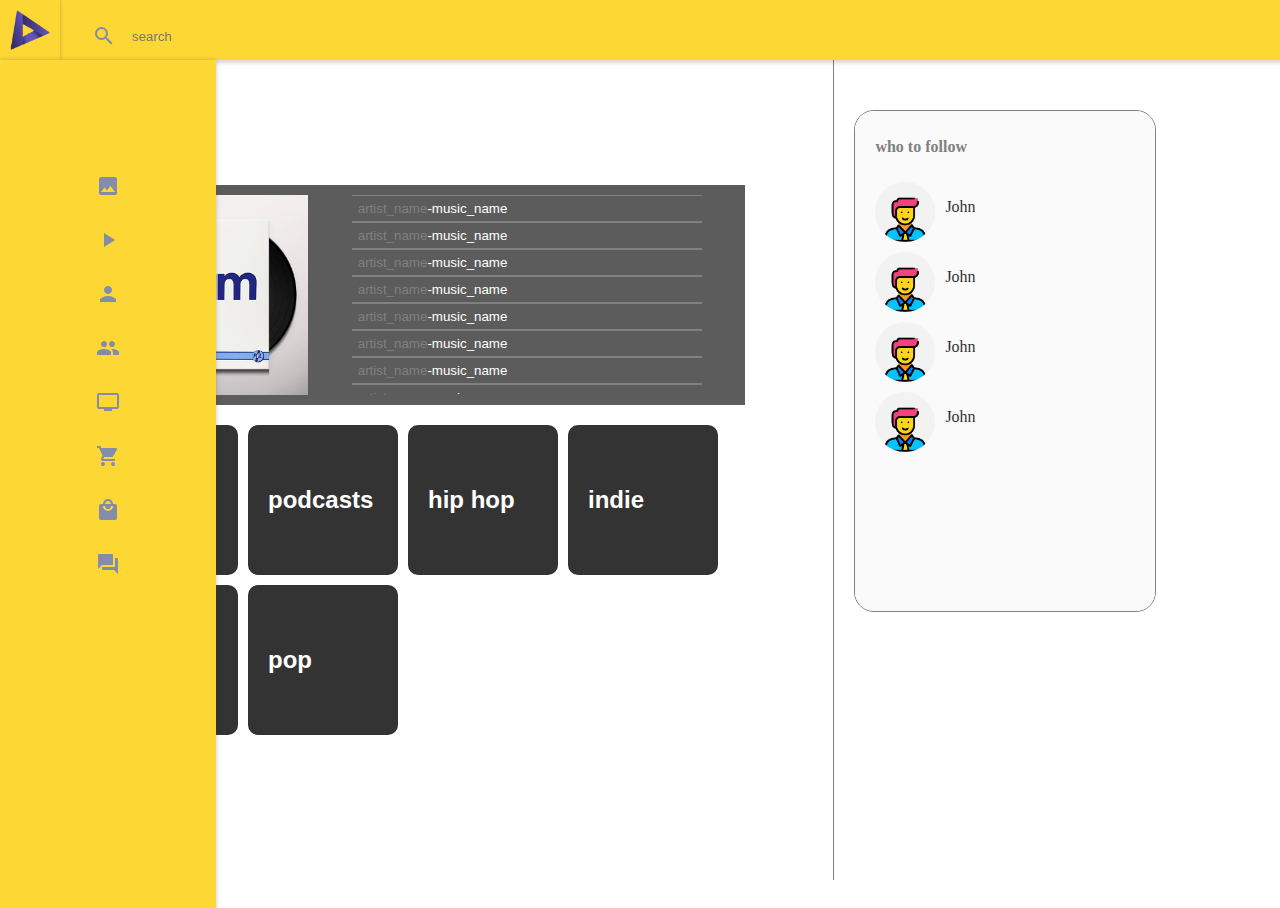
==== discovery.html @ a3024977 "first commit" ====
<!DOCTYPE html>
<html lang="en">
<head>
  <meta charset="UTF-8">
  <meta http-equiv="X-UA-Compatible" content="IE=edge">
  <meta name="viewport" content="width=device-width, initial-scale=1.0">
  <link rel="stylesheet" href="./discovery.css">
  <link href="https://fonts.googleapis.com/icon?family=Material+Icons"
      rel="stylesheet">
  <title>Document</title>
</head>
<body>
  <header class="header_container">
    <div class="sidebar_container">
      <div class="logo_container">
        <img 
          class="logo_img"
          src="./images/logo.png" 
          alt="logo singleup"
        >
      </div>

      <nav class="nav_container">
        <ul class="nav_ul">
          <li class="nav_li">
            <span class="material-icons nav_li_icon">file_copy</span>
          </li>

          <li class="nav_li">
            <span class="material-icons nav_li_icon">image</span>
          </li>

          <li class="nav_li">
            <span class="material-icons nav_li_icon">play_arrow</span>
          </li>

          <li class="nav_li">
            <span class="material-icons nav_li_icon">person</span>
          </li>

          <li class="nav_li">
            <span class="material-icons nav_li_icon">people</span>
          </li>

          <li class="nav_li">
            <span class="material-icons nav_li_icon">tv</span>
          </li>

          <li class="nav_li">
            <span class="material-icons nav_li_icon">shopping_cart</span>
          </li>

          <li class="nav_li">
            <span class="material-icons nav_li_icon">local_mall</span>
          </li>

          <li class="nav_li">
            <span class="material-icons nav_li_icon">forum</span>
          </li>
        </ul>
      </nav>
    </div>

    <div class="input_container">
      <span class="material-icons nav_li_icon">search</span>

      <input 
        type="text" 
        class="input_field"
        placeholder="search"
      >
    </div>
  </header>

  <div class="page_container">
    <div class="page_content">
      <div class="playlists_content">
        <h4 class="title">Browse all</h4>

        <h3 class="title_suggestions">Suggestions</h3>

        <div class="album_container">
          <img 
            class="album_img"
            src="./images/album_example.jpg" 
            alt="album image"
          >

          <div class="album_select_music_container">
            <button class="album_select_music_display">
              <p class="album_select_music_artist">artist_name</p>
              <p class="album_select_music_space_names">-</p>
              <p class="album_select_music_name">music_name</p>
            </button>

            <button class="album_select_music_display">
              <p class="album_select_music_artist">artist_name</p>
              <p class="album_select_music_space_names">-</p>
              <p class="album_select_music_name">music_name</p>
            </button>

            <button class="album_select_music_display">
              <p class="album_select_music_artist">artist_name</p>
              <p class="album_select_music_space_names">-</p>
              <p class="album_select_music_name">music_name</p>
            </button>

            <button class="album_select_music_display">
              <p class="album_select_music_artist">artist_name</p>
              <p class="album_select_music_space_names">-</p>
              <p class="album_select_music_name">music_name</p>
            </button>

            <button class="album_select_music_display">
              <p class="album_select_music_artist">artist_name</p>
              <p class="album_select_music_space_names">-</p>
              <p class="album_select_music_name">music_name</p>
            </button>

            <button class="album_select_music_display">
              <p class="album_select_music_artist">artist_name</p>
              <p class="album_select_music_space_names">-</p>
              <p class="album_select_music_name">music_name</p>
            </button>

            <button class="album_select_music_display">
              <p class="album_select_music_artist">artist_name</p>
              <p class="album_select_music_space_names">-</p>
              <p class="album_select_music_name">music_name</p>
            </button>

            <button class="album_select_music_display">
              <p class="album_select_music_artist">artist_name</p>
              <p class="album_select_music_space_names">-</p>
              <p class="album_select_music_name">music_name</p>
            </button>

            <button class="album_select_music_display">
              <p class="album_select_music_artist">artist_name</p>
              <p class="album_select_music_space_names">-</p>
              <p class="album_select_music_name">music_name</p>
            </button>
          </div>
        </div>

        <div class="musics_container">
          <button class="card_container">
            <p class="card_title">Rock</p>
          </button>

          <button class="card_container">
            <p class="card_title">podcasts</p>
          </button>

          <button class="card_container">
            <p class="card_title">hip hop</p>
          </button>

          <button class="card_container">
            <p class="card_title">indie</p>
          </button>

          <button class="card_container">
            <p class="card_title">funk</p>
          </button>

          <button class="card_container">
            <p class="card_title">pop</p>
          </button>
        </div>
      </div>

      <div class="artists_content_container">
        <div class="artists_container">
          <h5 class="artists_title">who to follow</h5>

          <div class="artist_container">
            <img
              class="artist_img"
              src="./images/avatar.png"
              alt="artist avatar"
            >

            <p class="artist_name">John</p>
          </div>

          <div class="artist_container">
            <img
              class="artist_img"
              src="./images/avatar.png"
              alt="artist avatar"
            >

            <p class="artist_name">John</p>
          </div>

          <div class="artist_container">
            <img
              class="artist_img"
              src="./images/avatar.png"
              alt="artist avatar"
            >

            <p class="artist_name">John</p>
          </div>

          <div class="artist_container">
            <img
              class="artist_img"
              src="./images/avatar.png"
              alt="artist avatar"
            >

            <p class="artist_name">John</p>
          </div>
        </div>
      </div>
    </div>
  </div>
</body>
</html>
---- discovery.css ----
/* Fonts */
@font-face {
  font-family: "Gotham";
  src: url("./fonts/Gotham/Gotham-Light.otf");
  font-style: normal;
  font-weight: 400;
  font-display: swap;
}

@font-face {
  font-family: "Gotham";
  src: url("./fonts/Gotham/GothamMedium.ttf");
  font-style: normal;
  font-weight: 500;
  font-display: swap;
}

@font-face {
  font-family: "Gotham";
  src: url("./fonts/Gotham/GothamMediumItalic.ttf");
  font-style: italic;
  font-weight: 500;
  font-display: swap;
}

@font-face {
  font-family: "Gotham";
  src: url("./fonts/Gotham/Gotham-Black.otf");
  font-style: normal;
  font-weight: bold;
  font-display: swap;
}

@font-face {
  font-family: "Gotham";
  src: url("./fonts/Gotham/GothamBoldItalic.otf");
  font-style: italic;
  font-weight: bold;
  font-display: swap;
}

/* HEADER */
.header_container {
  position: fixed;
  top: 0px;
  left: 0px;

  height: 60px;
  width: 100%;

  margin-left: 60px;

  display: flex;
  flex-direction: row;
  justify-content: space-around;
  
  background-color: #fdd835;
  box-shadow: 0 3px 4px rgb(58 46 68 / 20%);
  border-bottom-color: transparent !important;
}

.header_navbar {
  height: 100%;
  width: 100%;

  display: flex;
  flex-direction: row;
  
  justify-content: flex-end;
  align-items: center;
}

.header_navbar_ul {
  margin-right: 15px;
}

.header_navbar_li {
  list-style-type: none;

  padding-left: .5rem;
  padding-right: 0 !important;
}

.header_authentication_btns_container {
  height: fit-content;
  
  display: grid;
  grid-template-columns: repeat(2, 1fr);
  gap: 20px;
}

@media (min-width: 770px) {
  .header_navbar_ul {
    margin-right: 95px;
  }
}

/* INPUT */
.input_container {
  width: 95%;
  height: fit-content;

  display: flex;
  flex-direction: row;
  align-items: center;
  justify-content: center;

  /* width: fit-content; */

  margin: 10px;
}

.input_field {
  height: 2.5rem;
  width: 100%;

  line-height: 26px;
  padding: .375rem 1rem;
  
  border: none;

  background-color: transparent;
}

.input_field:focus {
  box-shadow: 0 0 0 0;
  border: 0 none;
  outline: 0;
}

/* SIDEBAR */
.sidebar_container {
  position: fixed;
  top: 0;
  left: 0;
}

.logo_container {
  height: 60px;
  width: 60px;

  display: flex;
  justify-content: center;
  align-items: center;

  background-color: #fdd835;
  /* background-image: linear-gradient(135deg, #4f5261 0%, #383a45 50%); */
  box-shadow: 0 0px 4px rgb(58 46 68 / 30%);
}

.logo_img {
  width: 40px;
  height: 40px;

  cursor: pointer;
}

.nav_container {
  height: 100vh;
  
  display: flex;
  flex-direction: column;

  overflow: auto;

  background-color: #fdd835;
  box-shadow: 0 0px 4px rgb(58 46 68 / 30%);
}

.nav_ul {
  padding: 0px;
  margin-top: 60px;
  margin-bottom: 60px;
}

.nav_li {
  width: 100%;

  margin-bottom: 30px;

  display: flex;
  flex-direction: row;
  justify-content: center;

  list-style-type: none;
}

.nav_li:hover {
  cursor: pointer;

  color: black;
}

.nav_li_icon {
  color: #838daa;
  transition: .5s;
}

.nav_li_icon:hover{
  color: #007bff;
  transition: .5s;
}

/* PAGE CONTENT  */
.page_container {
  min-height: calc(100vh - 60px);
  width: 100%;

  margin-top: 60px;
  margin-left: 60px;
}

.page_content {
  margin-top: 20px;
  margin-left: 20px;

  display: grid;
  grid-template-columns: 3fr 2fr;
}

.playlists_content {
  padding-right: 15px;

  border-right: 1px gray solid;
}

.title {
  font-size: 24px;
  color: gray;
}

.title_suggestions {
  font-size: 16px;
  color: gray;
}

/* ALBUM SUGGESTIONS  */
.album_container {
  height: 220px;
  width: 90%;

  display: grid;
  grid-template-columns: 1fr 3fr;
  align-content: center;

  background-color: rgb(92, 92, 92);
}

.album_img {
  width: 200px;
  height: 200px;

  margin-left: 20px;
}

.album_select_music_container {
  height: 200px;
  width: 100%;

  display: flex;
  flex-direction: column;
  align-items: center;

  overflow: auto;
}

.album_select_music_display{
  height: 30px;
  width: 80%;

  cursor: pointer;

  padding-top: 5px;
  padding-bottom: 5px;

  display: flex;
  flex-direction: row;

  background-color: transparent;

  border-left: none;
  border-right: none;
  border-top: 1px grey solid;
  border-bottom: 1px grey solid;
}

.album_select_music_artist {
  padding: 0;
  margin: 0;

  color: gray;
}

.album_select_music_space_names {
  padding: 0;
  margin: 0;

  color: #FFF;
}

.album_select_music_name {
  padding: 0;
  margin: 0;

  color: #FFF;
}

/* GRID MUSICS */
.musics_container {
  width: 80%;

  display: grid;
  grid-template-columns: repeat(4, 1fr);
  gap: 10px;

  margin-top: 20px;
  margin-bottom: 20px;
}

.card_container {
  min-width: 150px;
  min-height: 150px;

  padding: 0;
  margin: 0;

  cursor: pointer;

  text-align: initial;
  
  border: none;
  border-radius: 10px;

  background-color: #333;
}

.card_title {
  margin-left: 20px;

  font-size: 24px;
  font-weight: bold;

  color: #FFF;
}

/* ARTISTS SUGGESTIONS */
.artists_content_container {
  height: calc(100vh - 80px);
  width: 100%;

  display: grid;
  /* justify-content: center;
  align-content: start; */

  /* background-color: rgb(126, 126, 126); */
}

.artists_container {
  min-height: 400px;
  max-height: 500px;
  min-width: 200px;

  margin-left: 20px;
  margin-top: 50px;

  overflow: auto;

  border-radius: 20px;
  border: 1px grey solid;

  background-color: #FAFAFA;
}

@media (min-width: 1200px) {
  .artists_container {
    width: 300px;
  }
}

.artists_title {
  margin-left: 20px;

  font-size: 16px;

  color: grey;
}

.artist_container {
  height: 70px;
  width: 100%;

  margin-left: 20px;

  display: flex;
  flex-direction: row;
}

.artist_img {
  height: 60px;
  width: 60px;

  border-radius: 50%;
}

.artist_name {
  color: #333;

  margin-left: 10px;
}
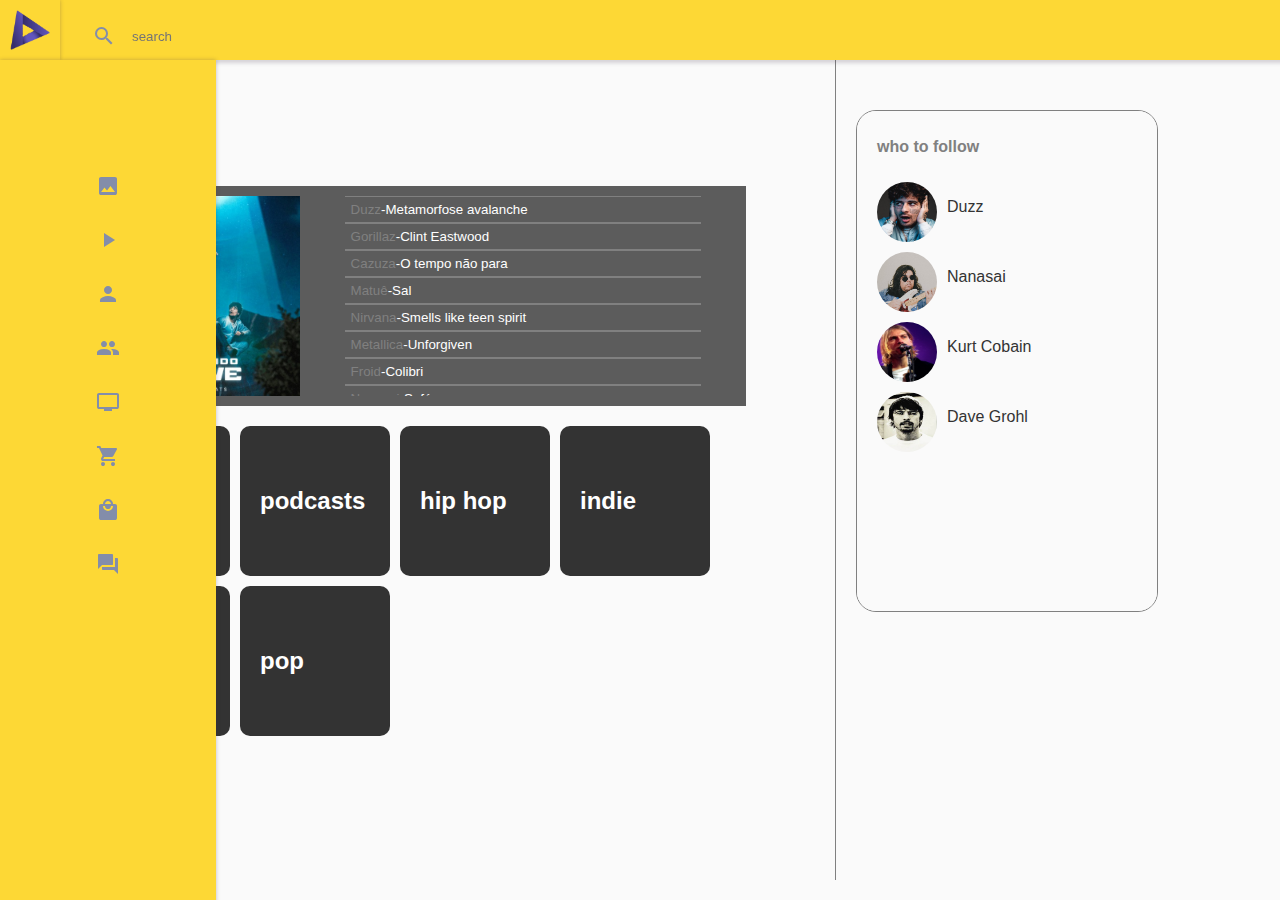
==== commit b1e41f32: "images update" ====
--- a/discovery.html
+++ b/discovery.html
@@ -5,6 +5,7 @@
   <meta http-equiv="X-UA-Compatible" content="IE=edge">
   <meta name="viewport" content="width=device-width, initial-scale=1.0">
   <link rel="stylesheet" href="./discovery.css">
+  <link rel="stylesheet" href="./global.css">
   <link href="https://fonts.googleapis.com/icon?family=Material+Icons"
       rel="stylesheet">
   <title>Document</title>
@@ -82,63 +83,63 @@
         <div class="album_container">
           <img 
             class="album_img"
-            src="./images/album_example.jpg" 
+            src="./images/album_image5.jpg" 
             alt="album image"
           >
 
           <div class="album_select_music_container">
             <button class="album_select_music_display">
-              <p class="album_select_music_artist">artist_name</p>
-              <p class="album_select_music_space_names">-</p>
-              <p class="album_select_music_name">music_name</p>
-            </button>
-
-            <button class="album_select_music_display">
-              <p class="album_select_music_artist">artist_name</p>
-              <p class="album_select_music_space_names">-</p>
-              <p class="album_select_music_name">music_name</p>
-            </button>
-
-            <button class="album_select_music_display">
-              <p class="album_select_music_artist">artist_name</p>
-              <p class="album_select_music_space_names">-</p>
-              <p class="album_select_music_name">music_name</p>
-            </button>
-
-            <button class="album_select_music_display">
-              <p class="album_select_music_artist">artist_name</p>
-              <p class="album_select_music_space_names">-</p>
-              <p class="album_select_music_name">music_name</p>
-            </button>
-
-            <button class="album_select_music_display">
-              <p class="album_select_music_artist">artist_name</p>
-              <p class="album_select_music_space_names">-</p>
-              <p class="album_select_music_name">music_name</p>
-            </button>
-
-            <button class="album_select_music_display">
-              <p class="album_select_music_artist">artist_name</p>
-              <p class="album_select_music_space_names">-</p>
-              <p class="album_select_music_name">music_name</p>
-            </button>
-
-            <button class="album_select_music_display">
-              <p class="album_select_music_artist">artist_name</p>
-              <p class="album_select_music_space_names">-</p>
-              <p class="album_select_music_name">music_name</p>
-            </button>
-
-            <button class="album_select_music_display">
-              <p class="album_select_music_artist">artist_name</p>
-              <p class="album_select_music_space_names">-</p>
-              <p class="album_select_music_name">music_name</p>
-            </button>
-
-            <button class="album_select_music_display">
-              <p class="album_select_music_artist">artist_name</p>
-              <p class="album_select_music_space_names">-</p>
-              <p class="album_select_music_name">music_name</p>
+              <p class="album_select_music_artist">Duzz</p>
+              <p class="album_select_music_space_names">-</p>
+              <p class="album_select_music_name">Metamorfose avalanche</p>
+            </button>
+
+            <button class="album_select_music_display">
+              <p class="album_select_music_artist">Gorillaz</p>
+              <p class="album_select_music_space_names">-</p>
+              <p class="album_select_music_name">Clint Eastwood</p>
+            </button>
+
+            <button class="album_select_music_display">
+              <p class="album_select_music_artist">Cazuza</p>
+              <p class="album_select_music_space_names">-</p>
+              <p class="album_select_music_name">O tempo não para</p>
+            </button>
+
+            <button class="album_select_music_display">
+              <p class="album_select_music_artist">Matuê</p>
+              <p class="album_select_music_space_names">-</p>
+              <p class="album_select_music_name">Sal</p>
+            </button>
+
+            <button class="album_select_music_display">
+              <p class="album_select_music_artist">Nirvana</p>
+              <p class="album_select_music_space_names">-</p>
+              <p class="album_select_music_name">Smells like teen spirit</p>
+            </button>
+
+            <button class="album_select_music_display">
+              <p class="album_select_music_artist">Metallica</p>
+              <p class="album_select_music_space_names">-</p>
+              <p class="album_select_music_name">Unforgiven</p>
+            </button>
+
+            <button class="album_select_music_display">
+              <p class="album_select_music_artist">Froid</p>
+              <p class="album_select_music_space_names">-</p>
+              <p class="album_select_music_name">Colibri</p>
+            </button>
+
+            <button class="album_select_music_display">
+              <p class="album_select_music_artist">Nanasai</p>
+              <p class="album_select_music_space_names">-</p>
+              <p class="album_select_music_name">Sofá</p>
+            </button>
+
+            <button class="album_select_music_display">
+              <p class="album_select_music_artist">Sant</p>
+              <p class="album_select_music_space_names">-</p>
+              <p class="album_select_music_name">Ensaio sobre a lucidez</p>
             </button>
           </div>
         </div>
@@ -177,41 +178,41 @@
           <div class="artist_container">
             <img
               class="artist_img"
-              src="./images/avatar.png"
-              alt="artist avatar"
-            >
-
-            <p class="artist_name">John</p>
-          </div>
-
-          <div class="artist_container">
-            <img
-              class="artist_img"
-              src="./images/avatar.png"
-              alt="artist avatar"
-            >
-
-            <p class="artist_name">John</p>
-          </div>
-
-          <div class="artist_container">
-            <img
-              class="artist_img"
-              src="./images/avatar.png"
-              alt="artist avatar"
-            >
-
-            <p class="artist_name">John</p>
-          </div>
-
-          <div class="artist_container">
-            <img
-              class="artist_img"
-              src="./images/avatar.png"
-              alt="artist avatar"
-            >
-
-            <p class="artist_name">John</p>
+              src="./images/artist_photo.jpg"
+              alt="artist avatar"
+            >
+
+            <p class="artist_name">Duzz</p>
+          </div>
+
+          <div class="artist_container">
+            <img
+              class="artist_img"
+              src="./images/artist_photo2.jpg"
+              alt="artist avatar"
+            >
+
+            <p class="artist_name">Nanasai</p>
+          </div>
+
+          <div class="artist_container">
+            <img
+              class="artist_img"
+              src="./images/artist_photo3.png"
+              alt="artist avatar"
+            >
+
+            <p class="artist_name">Kurt Cobain</p>
+          </div>
+
+          <div class="artist_container">
+            <img
+              class="artist_img"
+              src="./images/artist_photo4.jpg"
+              alt="artist avatar"
+            >
+
+            <p class="artist_name">Dave Grohl</p>
           </div>
         </div>
       </div>
--- a/global.css
+++ b/global.css
@@ -0,0 +1,8 @@
+html,
+body {
+  padding: 0;
+  margin: 0;
+  font-family: -apple-system, BlinkMacSystemFont, Segoe UI, Roboto, Oxygen,
+    Ubuntu, Cantarell, Fira Sans, Droid Sans, Helvetica Neue, sans-serif;
+  background-color: #FAFAFA;
+}